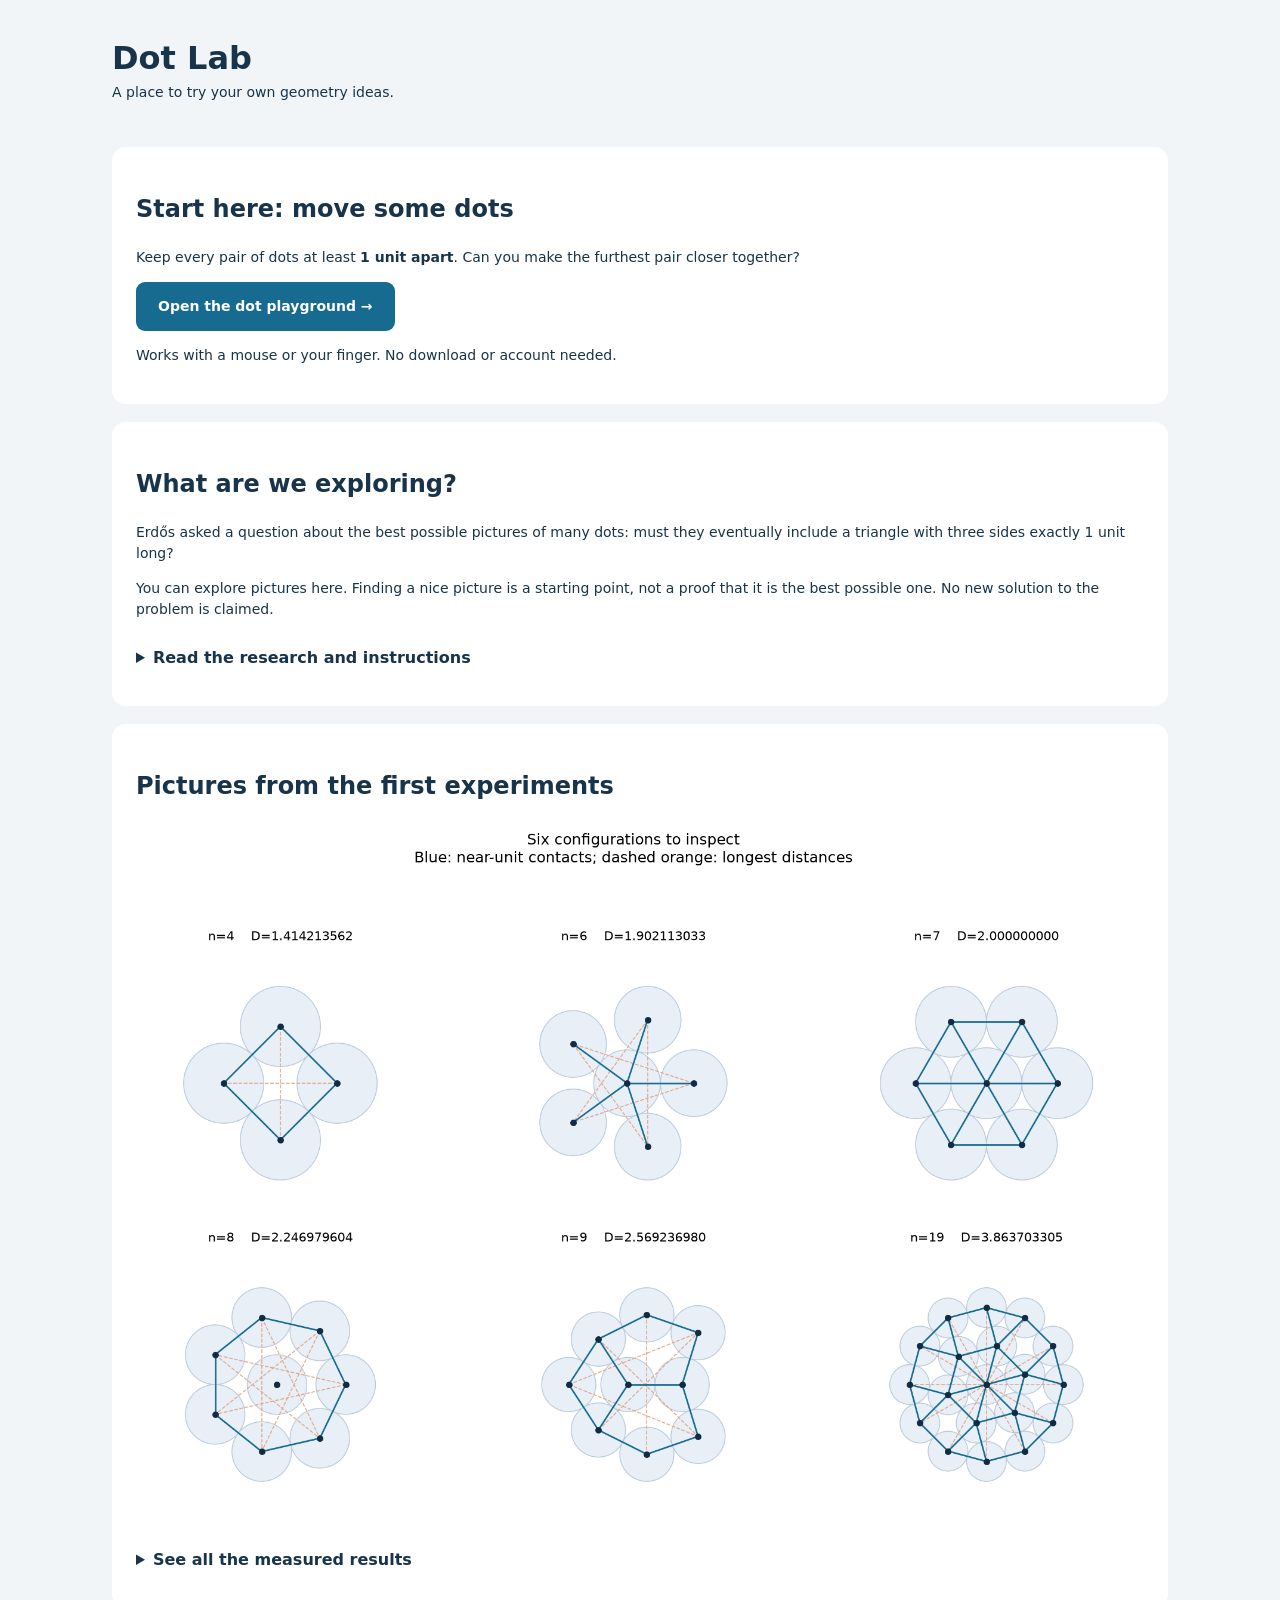
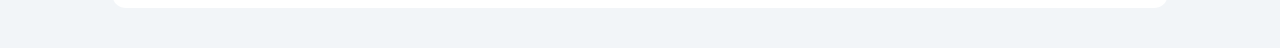
==== desktop/index.html @ 60fbb072 "Create Erdos 99 research lab with accessible touch playground and Pages deployment" ====
<!doctype html><html lang="en"><meta charset="utf-8"><meta name="viewport" content="width=device-width,initial-scale=1"><title>Erdős 99 · Dot Lab</title><link rel="stylesheet" href="playground.css"><header><h1>Dot Lab</h1><p>A place to try your own geometry ideas.</p></header><main><section><h2>Start here: move some dots</h2><p>Keep every pair of dots at least <strong>1 unit apart</strong>. Can you make the furthest pair closer together?</p><p><a class="primary-link" href="playground.html">Open the dot playground →</a></p><p>Works with a mouse or your finger. No download or account needed.</p></section><section><h2>What are we exploring?</h2><p>Erdős asked a question about the best possible pictures of many dots: must they eventually include a triangle with three sides exactly 1 unit long?</p><p>You can explore pictures here. Finding a nice picture is a starting point, not a proof that it is the best possible one. No new solution to the problem is claimed.</p><details><summary>Read the research and instructions</summary><p><a href="report.html">Full research report</a> · <a href="log.html">What we tried</a> · <a href="instructions.html">Python instructions (computer only)</a></p><p>The Python search runs on your computer. This website lets you explore and save your own pictures.</p></details></section><section><h2>Pictures from the first experiments</h2><img style="width:100%;height:auto" src="../results/initial/figures/highlights.png" alt="Six dot arrangements showing blue connections of length about one"><details><summary>See all the measured results</summary><p>These are the best pictures found in this experiment, not necessarily the best possible pictures.</p><table><tr><th>Dots</th><th>Furthest pair</th><th>Triangles with sides about 1</th></tr><tr><td>4</td><td>1.414214</td><td>0</td></tr><tr><td>5</td><td>1.618034</td><td>0</td></tr><tr><td>6</td><td>1.902113</td><td>0</td></tr><tr><td>7</td><td>2.000000</td><td>6</td></tr><tr><td>8</td><td>2.246980</td><td>0</td></tr><tr><td>9</td><td>2.569237</td><td>0</td></tr><tr><td>10</td><td>2.777311</td><td>2</td></tr><tr><td>11</td><td>2.867455</td><td>1</td></tr><tr><td>12</td><td>2.909313</td><td>7</td></tr><tr><td>13</td><td>3.151196</td><td>2</td></tr><tr><td>14</td><td>3.315828</td><td>1</td></tr><tr><td>15</td><td>3.469645</td><td>2</td></tr><tr><td>16</td><td>3.590157</td><td>1</td></tr><tr><td>17</td><td>3.753734</td><td>5</td></tr><tr><td>18</td><td>3.838974</td><td>6</td></tr><tr><td>19</td><td>3.863703</td><td>12</td></tr><tr><td>20</td><td>4.090785</td><td>2</td></tr><tr><td>21</td><td>4.216038</td><td>1</td></tr><tr><td>22</td><td>4.365236</td><td>0</td></tr><tr><td>23</td><td>4.477865</td><td>2</td></tr><tr><td>24</td><td>4.578233</td><td>6</td></tr><tr><td>25</td><td>4.708092</td><td>0</td></tr><tr><td>26</td><td>4.778232</td><td>6</td></tr><tr><td>27</td><td>4.804512</td><td>13</td></tr><tr><td>28</td><td>5.002217</td><td>4</td></tr><tr><td>29</td><td>5.093153</td><td>0</td></tr><tr><td>30</td><td>5.189798</td><td>2</td></tr></table></details></section></main></html>
---- desktop/playground.css ----
*{box-sizing:border-box}body{margin:0;background:#f2f5f8;color:#18344b;font:16px/1.5 system-ui}header,main{max-width:1100px;margin:auto;padding:22px}h1{margin:12px 0 0}header p{margin:0}a{color:#126b96}section{background:white;padding:24px;border-radius:14px;margin-bottom:18px}label{display:inline-flex;flex-direction:column;gap:5px;margin:6px 14px 12px 0}label:has(input[type=checkbox]){flex-direction:row}input,button,select,textarea{font:inherit;padding:9px;border:1px solid #bdcbd6;border-radius:6px;max-width:100%}button{background:#e9f3f8;color:#18344b;cursor:pointer;margin:5px}button:focus-visible,input:focus-visible,select:focus-visible{outline:3px solid #794cca}textarea{width:360px;min-height:75px}svg{width:100%;height:auto;max-height:65vh;background:#fafcfe;border:1px solid #dae4ed;touch-action:none}circle.point{cursor:grab;stroke:white;stroke-width:2}circle.point:focus{stroke:#e2a322;stroke-width:4}table{border-collapse:collapse;width:100%}td,th{padding:10px;text-align:left;border-bottom:1px solid #e2e8ef}p{font-size:14px}#notice{color:#794cca}#status{font-weight:600}@media(max-width:600px){header,main{padding:12px}section{padding:14px}td,th{padding:5px;font-size:13px}label{max-width:100%}}
.primary-link{display:inline-block;background:#176b91;color:white;padding:14px 22px;text-decoration:none;border-radius:9px;font-weight:650}button,select,input{min-height:46px}button{touch-action:manipulation}.touch-target{display:none;cursor:grab}.touch-device .touch-target{display:block}#quick-stats{position:sticky;top:0;z-index:2;background:#e9f3f8;padding:12px;border-radius:8px;margin-bottom:10px;font-weight:650;font-variant-numeric:tabular-nums}summary{cursor:pointer;padding:12px 0;font-weight:600}dt{font-weight:650;margin-top:10px}dd{margin-left:0}ol{padding-left:24px}li{margin:9px 0}svg{user-select:none;-webkit-user-select:none}input,select,textarea{font-size:16px}@media(max-width:700px){body{font-size:16px}.controls{display:flex;flex-wrap:wrap;gap:6px}.controls>label,.controls>details{width:100%;margin:0 0 10px}.controls select{width:100%}.controls button{flex:1;min-width:130px;margin:0}svg{max-height:none;aspect-ratio:4/3}.board{padding:10px}#quick-stats{font-size:14px}.welcome{font-size:15px}section>label{display:flex;width:100%}section>label>input,section>label>select,textarea{width:100%}table{table-layout:fixed;overflow-wrap:anywhere}h1{font-size:30px}.primary-link{display:block;text-align:center}}
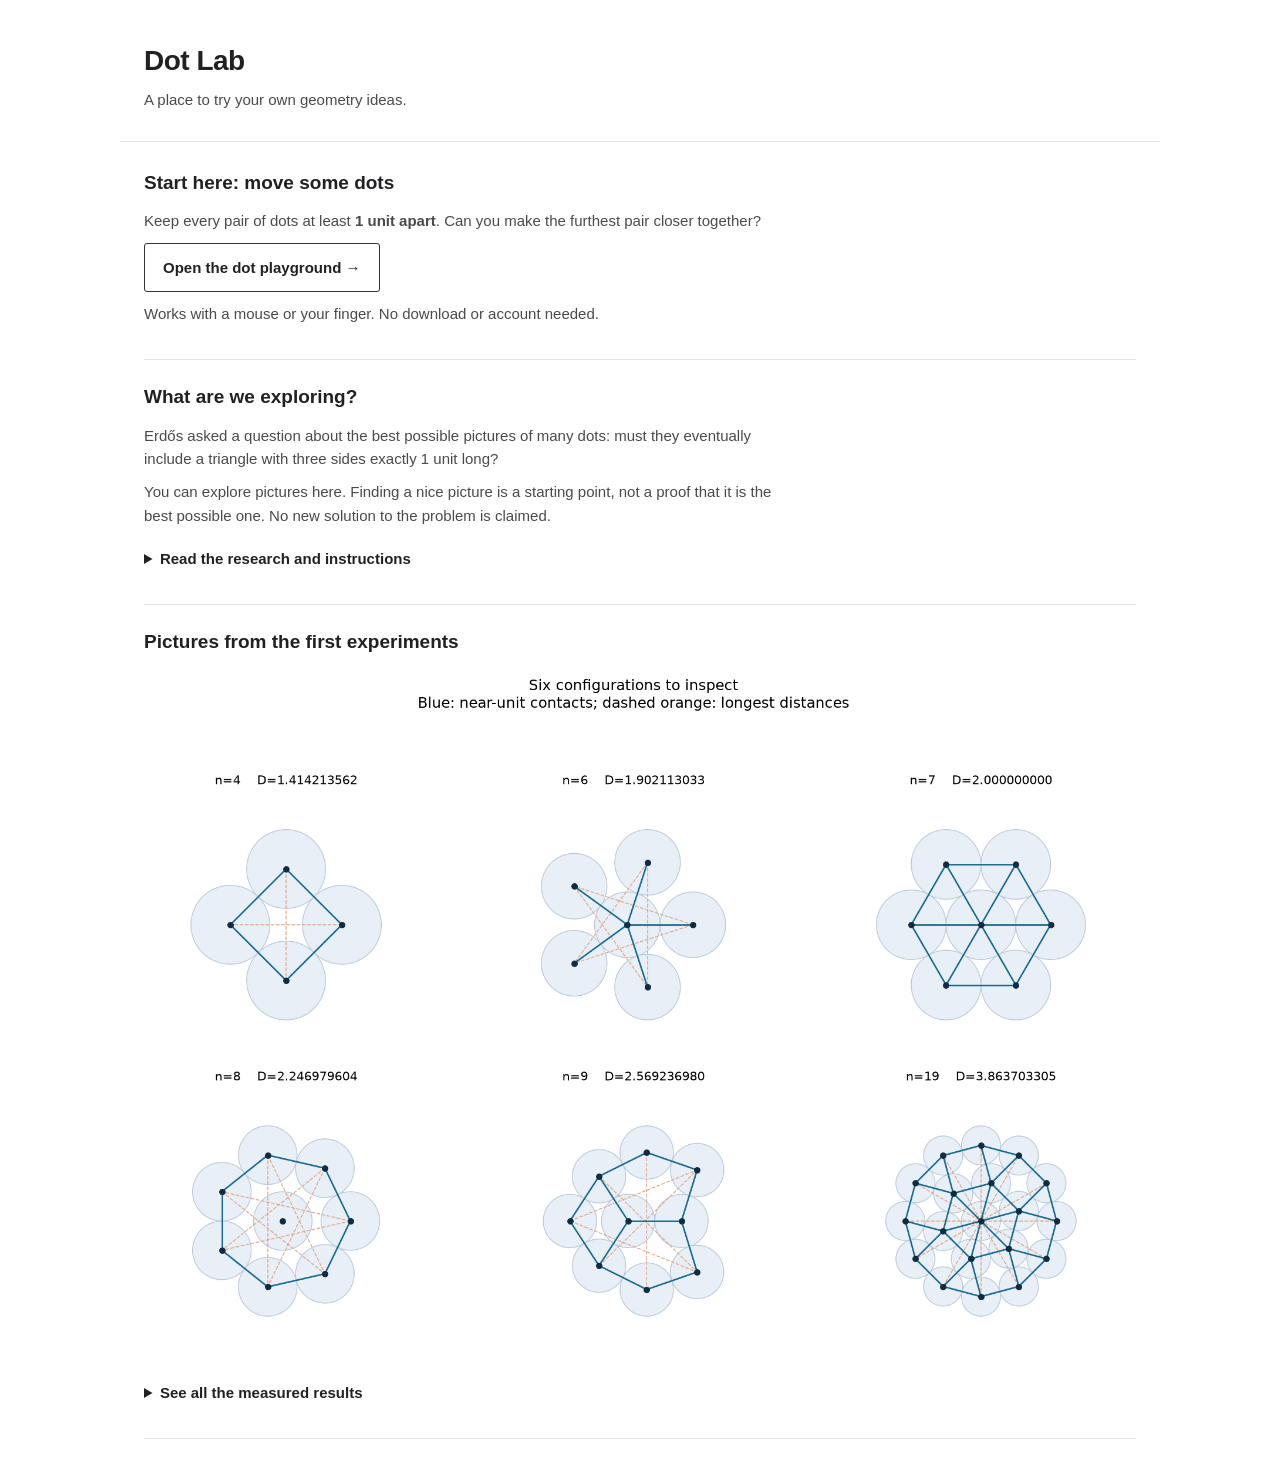
==== commit 4538f221: "Refresh cached styles for the clean interface" ====
--- a/desktop/index.html
+++ b/desktop/index.html
@@ -1 +1 @@
-<!doctype html><html lang="en"><meta charset="utf-8"><meta name="viewport" content="width=device-width,initial-scale=1"><title>Erdős 99 · Dot Lab</title><link rel="stylesheet" href="playground.css"><header><h1>Dot Lab</h1><p>A place to try your own geometry ideas.</p></header><main><section><h2>Start here: move some dots</h2><p>Keep every pair of dots at least <strong>1 unit apart</strong>. Can you make the furthest pair closer together?</p><p><a class="primary-link" href="playground.html">Open the dot playground →</a></p><p>Works with a mouse or your finger. No download or account needed.</p></section><section><h2>What are we exploring?</h2><p>Erdős asked a question about the best possible pictures of many dots: must they eventually include a triangle with three sides exactly 1 unit long?</p><p>You can explore pictures here. Finding a nice picture is a starting point, not a proof that it is the best possible one. No new solution to the problem is claimed.</p><details><summary>Read the research and instructions</summary><p><a href="report.html">Full research report</a> · <a href="log.html">What we tried</a> · <a href="instructions.html">Python instructions (computer only)</a></p><p>The Python search runs on your computer. This website lets you explore and save your own pictures.</p></details></section><section><h2>Pictures from the first experiments</h2><img style="width:100%;height:auto" src="../results/initial/figures/highlights.png" alt="Six dot arrangements showing blue connections of length about one"><details><summary>See all the measured results</summary><p>These are the best pictures found in this experiment, not necessarily the best possible pictures.</p><table><tr><th>Dots</th><th>Furthest pair</th><th>Triangles with sides about 1</th></tr><tr><td>4</td><td>1.414214</td><td>0</td></tr><tr><td>5</td><td>1.618034</td><td>0</td></tr><tr><td>6</td><td>1.902113</td><td>0</td></tr><tr><td>7</td><td>2.000000</td><td>6</td></tr><tr><td>8</td><td>2.246980</td><td>0</td></tr><tr><td>9</td><td>2.569237</td><td>0</td></tr><tr><td>10</td><td>2.777311</td><td>2</td></tr><tr><td>11</td><td>2.867455</td><td>1</td></tr><tr><td>12</td><td>2.909313</td><td>7</td></tr><tr><td>13</td><td>3.151196</td><td>2</td></tr><tr><td>14</td><td>3.315828</td><td>1</td></tr><tr><td>15</td><td>3.469645</td><td>2</td></tr><tr><td>16</td><td>3.590157</td><td>1</td></tr><tr><td>17</td><td>3.753734</td><td>5</td></tr><tr><td>18</td><td>3.838974</td><td>6</td></tr><tr><td>19</td><td>3.863703</td><td>12</td></tr><tr><td>20</td><td>4.090785</td><td>2</td></tr><tr><td>21</td><td>4.216038</td><td>1</td></tr><tr><td>22</td><td>4.365236</td><td>0</td></tr><tr><td>23</td><td>4.477865</td><td>2</td></tr><tr><td>24</td><td>4.578233</td><td>6</td></tr><tr><td>25</td><td>4.708092</td><td>0</td></tr><tr><td>26</td><td>4.778232</td><td>6</td></tr><tr><td>27</td><td>4.804512</td><td>13</td></tr><tr><td>28</td><td>5.002217</td><td>4</td></tr><tr><td>29</td><td>5.093153</td><td>0</td></tr><tr><td>30</td><td>5.189798</td><td>2</td></tr></table></details></section></main></html>+<!doctype html><html lang="en"><meta charset="utf-8"><meta name="viewport" content="width=device-width,initial-scale=1"><title>Erdős 99 · Dot Lab</title><link rel="stylesheet" href="playground.css?v=clean-20261124"><header><h1>Dot Lab</h1><p>A place to try your own geometry ideas.</p></header><main><section><h2>Start here: move some dots</h2><p>Keep every pair of dots at least <strong>1 unit apart</strong>. Can you make the furthest pair closer together?</p><p><a class="primary-link" href="playground.html">Open the dot playground →</a></p><p>Works with a mouse or your finger. No download or account needed.</p></section><section><h2>What are we exploring?</h2><p>Erdős asked a question about the best possible pictures of many dots: must they eventually include a triangle with three sides exactly 1 unit long?</p><p>You can explore pictures here. Finding a nice picture is a starting point, not a proof that it is the best possible one. No new solution to the problem is claimed.</p><details><summary>Read the research and instructions</summary><p><a href="report.html">Full research report</a> · <a href="log.html">What we tried</a> · <a href="instructions.html">Python instructions (computer only)</a></p><p>The Python search runs on your computer. This website lets you explore and save your own pictures.</p></details></section><section><h2>Pictures from the first experiments</h2><img style="width:100%;height:auto" src="../results/initial/figures/highlights.png" alt="Six dot arrangements showing blue connections of length about one"><details><summary>See all the measured results</summary><p>These are the best pictures found in this experiment, not necessarily the best possible pictures.</p><table><tr><th>Dots</th><th>Furthest pair</th><th>Triangles with sides about 1</th></tr><tr><td>4</td><td>1.414214</td><td>0</td></tr><tr><td>5</td><td>1.618034</td><td>0</td></tr><tr><td>6</td><td>1.902113</td><td>0</td></tr><tr><td>7</td><td>2.000000</td><td>6</td></tr><tr><td>8</td><td>2.246980</td><td>0</td></tr><tr><td>9</td><td>2.569237</td><td>0</td></tr><tr><td>10</td><td>2.777311</td><td>2</td></tr><tr><td>11</td><td>2.867455</td><td>1</td></tr><tr><td>12</td><td>2.909313</td><td>7</td></tr><tr><td>13</td><td>3.151196</td><td>2</td></tr><tr><td>14</td><td>3.315828</td><td>1</td></tr><tr><td>15</td><td>3.469645</td><td>2</td></tr><tr><td>16</td><td>3.590157</td><td>1</td></tr><tr><td>17</td><td>3.753734</td><td>5</td></tr><tr><td>18</td><td>3.838974</td><td>6</td></tr><tr><td>19</td><td>3.863703</td><td>12</td></tr><tr><td>20</td><td>4.090785</td><td>2</td></tr><tr><td>21</td><td>4.216038</td><td>1</td></tr><tr><td>22</td><td>4.365236</td><td>0</td></tr><tr><td>23</td><td>4.477865</td><td>2</td></tr><tr><td>24</td><td>4.578233</td><td>6</td></tr><tr><td>25</td><td>4.708092</td><td>0</td></tr><tr><td>26</td><td>4.778232</td><td>6</td></tr><tr><td>27</td><td>4.804512</td><td>13</td></tr><tr><td>28</td><td>5.002217</td><td>4</td></tr><tr><td>29</td><td>5.093153</td><td>0</td></tr><tr><td>30</td><td>5.189798</td><td>2</td></tr></table></details></section></main></html>
--- a/desktop/playground.css
+++ b/desktop/playground.css
@@ -1,2 +1,39 @@
-*{box-sizing:border-box}body{margin:0;background:#f2f5f8;color:#18344b;font:16px/1.5 system-ui}header,main{max-width:1100px;margin:auto;padding:22px}h1{margin:12px 0 0}header p{margin:0}a{color:#126b96}section{background:white;padding:24px;border-radius:14px;margin-bottom:18px}label{display:inline-flex;flex-direction:column;gap:5px;margin:6px 14px 12px 0}label:has(input[type=checkbox]){flex-direction:row}input,button,select,textarea{font:inherit;padding:9px;border:1px solid #bdcbd6;border-radius:6px;max-width:100%}button{background:#e9f3f8;color:#18344b;cursor:pointer;margin:5px}button:focus-visible,input:focus-visible,select:focus-visible{outline:3px solid #794cca}textarea{width:360px;min-height:75px}svg{width:100%;height:auto;max-height:65vh;background:#fafcfe;border:1px solid #dae4ed;touch-action:none}circle.point{cursor:grab;stroke:white;stroke-width:2}circle.point:focus{stroke:#e2a322;stroke-width:4}table{border-collapse:collapse;width:100%}td,th{padding:10px;text-align:left;border-bottom:1px solid #e2e8ef}p{font-size:14px}#notice{color:#794cca}#status{font-weight:600}@media(max-width:600px){header,main{padding:12px}section{padding:14px}td,th{padding:5px;font-size:13px}label{max-width:100%}}
-.primary-link{display:inline-block;background:#176b91;color:white;padding:14px 22px;text-decoration:none;border-radius:9px;font-weight:650}button,select,input{min-height:46px}button{touch-action:manipulation}.touch-target{display:none;cursor:grab}.touch-device .touch-target{display:block}#quick-stats{position:sticky;top:0;z-index:2;background:#e9f3f8;padding:12px;border-radius:8px;margin-bottom:10px;font-weight:650;font-variant-numeric:tabular-nums}summary{cursor:pointer;padding:12px 0;font-weight:600}dt{font-weight:650;margin-top:10px}dd{margin-left:0}ol{padding-left:24px}li{margin:9px 0}svg{user-select:none;-webkit-user-select:none}input,select,textarea{font-size:16px}@media(max-width:700px){body{font-size:16px}.controls{display:flex;flex-wrap:wrap;gap:6px}.controls>label,.controls>details{width:100%;margin:0 0 10px}.controls select{width:100%}.controls button{flex:1;min-width:130px;margin:0}svg{max-height:none;aspect-ratio:4/3}.board{padding:10px}#quick-stats{font-size:14px}.welcome{font-size:15px}section>label{display:flex;width:100%}section>label>input,section>label>select,textarea{width:100%}table{table-layout:fixed;overflow-wrap:anywhere}h1{font-size:30px}.primary-link{display:block;text-align:center}}
+/* Quiet interface; geometry colours are reserved for mathematical meaning. */
+*{box-sizing:border-box;animation:none!important;transition:none!important;scroll-behavior:auto!important}
+:root{color-scheme:light;font-family:Arial,Helvetica,sans-serif;color:#202124;background:#fff;font-size:16px;line-height:1.55}
+body{margin:0}
+header,main{max-width:1040px;margin:0 auto;padding:24px}
+header{padding-top:32px;padding-bottom:20px;border-bottom:1px solid #e5e5e5}
+h1{font-size:28px;line-height:1.2;letter-spacing:-.5px;margin:12px 0 8px;font-weight:600}
+h2{font-size:19px;line-height:1.35;margin:0 0 14px;font-weight:600}
+p{font-size:15px;margin:10px 0;color:#4a4a4a;max-width:76ch}
+a{color:#185b85;text-underline-offset:3px}
+section{background:#fff;padding:24px 0;border-bottom:1px solid #e5e5e5;margin:0}
+section:first-child{padding-top:4px}
+label{display:inline-flex;flex-direction:column;gap:6px;margin:6px 14px 12px 0;font-size:14px;color:#353535}
+label:has(input[type=checkbox]){flex-direction:row;align-items:center}
+input,button,select,textarea{font:400 16px/1.4 Arial,Helvetica,sans-serif;padding:10px 12px;border:1px solid #c6c6c6;border-radius:3px;max-width:100%;background:#fff;color:#202124}
+button,select,input{min-height:44px}
+input[type=checkbox]{min-height:20px;width:20px;margin:0 4px 0 0;accent-color:#555}
+button{cursor:pointer;margin:4px;touch-action:manipulation;background:#f7f7f7}
+button:hover{background:#ededed}
+button:disabled{color:#999;cursor:default;background:#fafafa}
+button:focus-visible,input:focus-visible,select:focus-visible,textarea:focus-visible,a:focus-visible,summary:focus-visible{outline:2px solid #185b85;outline-offset:3px}
+textarea{width:360px;min-height:85px;resize:vertical}
+svg{display:block;width:100%;height:auto;max-height:65vh;background:#fff;border:1px solid #dedede;touch-action:none;user-select:none;-webkit-user-select:none}
+svg text{font-family:Arial,Helvetica,sans-serif}
+circle.point{cursor:grab;stroke:#fff;stroke-width:2}
+circle.point:focus{stroke:#e2a322;stroke-width:4;outline:none}
+.touch-target{display:none;cursor:grab}.touch-device .touch-target{display:block}
+#quick-stats{position:sticky;top:0;z-index:2;background:#fff;border-bottom:1px solid #ddd;padding:12px 0;margin-bottom:12px;font-size:15px;font-weight:600;font-variant-numeric:tabular-nums}
+table{border-collapse:collapse;width:100%;font-variant-numeric:tabular-nums;font-size:14px}
+td,th{padding:12px 10px;text-align:left;border-bottom:1px solid #e6e6e6;vertical-align:top}
+th{font-weight:600;color:#555}
+#notice{color:#353535}#status{font-weight:600}
+summary{cursor:pointer;padding:10px 0;font-size:15px;font-weight:600}
+dt{font-weight:600;margin-top:12px}dd{margin-left:0;color:#555}
+ol{padding-left:24px}li{margin:7px 0}
+.primary-link{display:inline-block;border:1px solid #333;color:#202124;padding:12px 18px;text-decoration:none;border-radius:3px;font-weight:600}
+.primary-link:hover{background:#f7f7f7}
+pre{white-space:pre-wrap;font:15px/1.65 Arial,Helvetica,sans-serif;overflow-wrap:anywhere}
+@media(max-width:700px){header,main{padding:18px 16px}header{padding-top:22px}h1{font-size:25px}h2{font-size:18px}section{padding:22px 0}.controls{display:flex;flex-wrap:wrap;gap:8px}.controls>label,.controls>details{width:100%;margin:0 0 8px}.controls select{width:100%}.controls button{flex:1;min-width:130px;margin:0}svg{max-height:none;aspect-ratio:4/3}#quick-stats{font-size:14px}section>label{display:flex;width:100%;margin-right:0}section>label>input,section>label>select,textarea{width:100%}table{table-layout:fixed;overflow-wrap:anywhere}td,th{padding:10px 4px;font-size:12px}.primary-link{display:block;text-align:center}}
